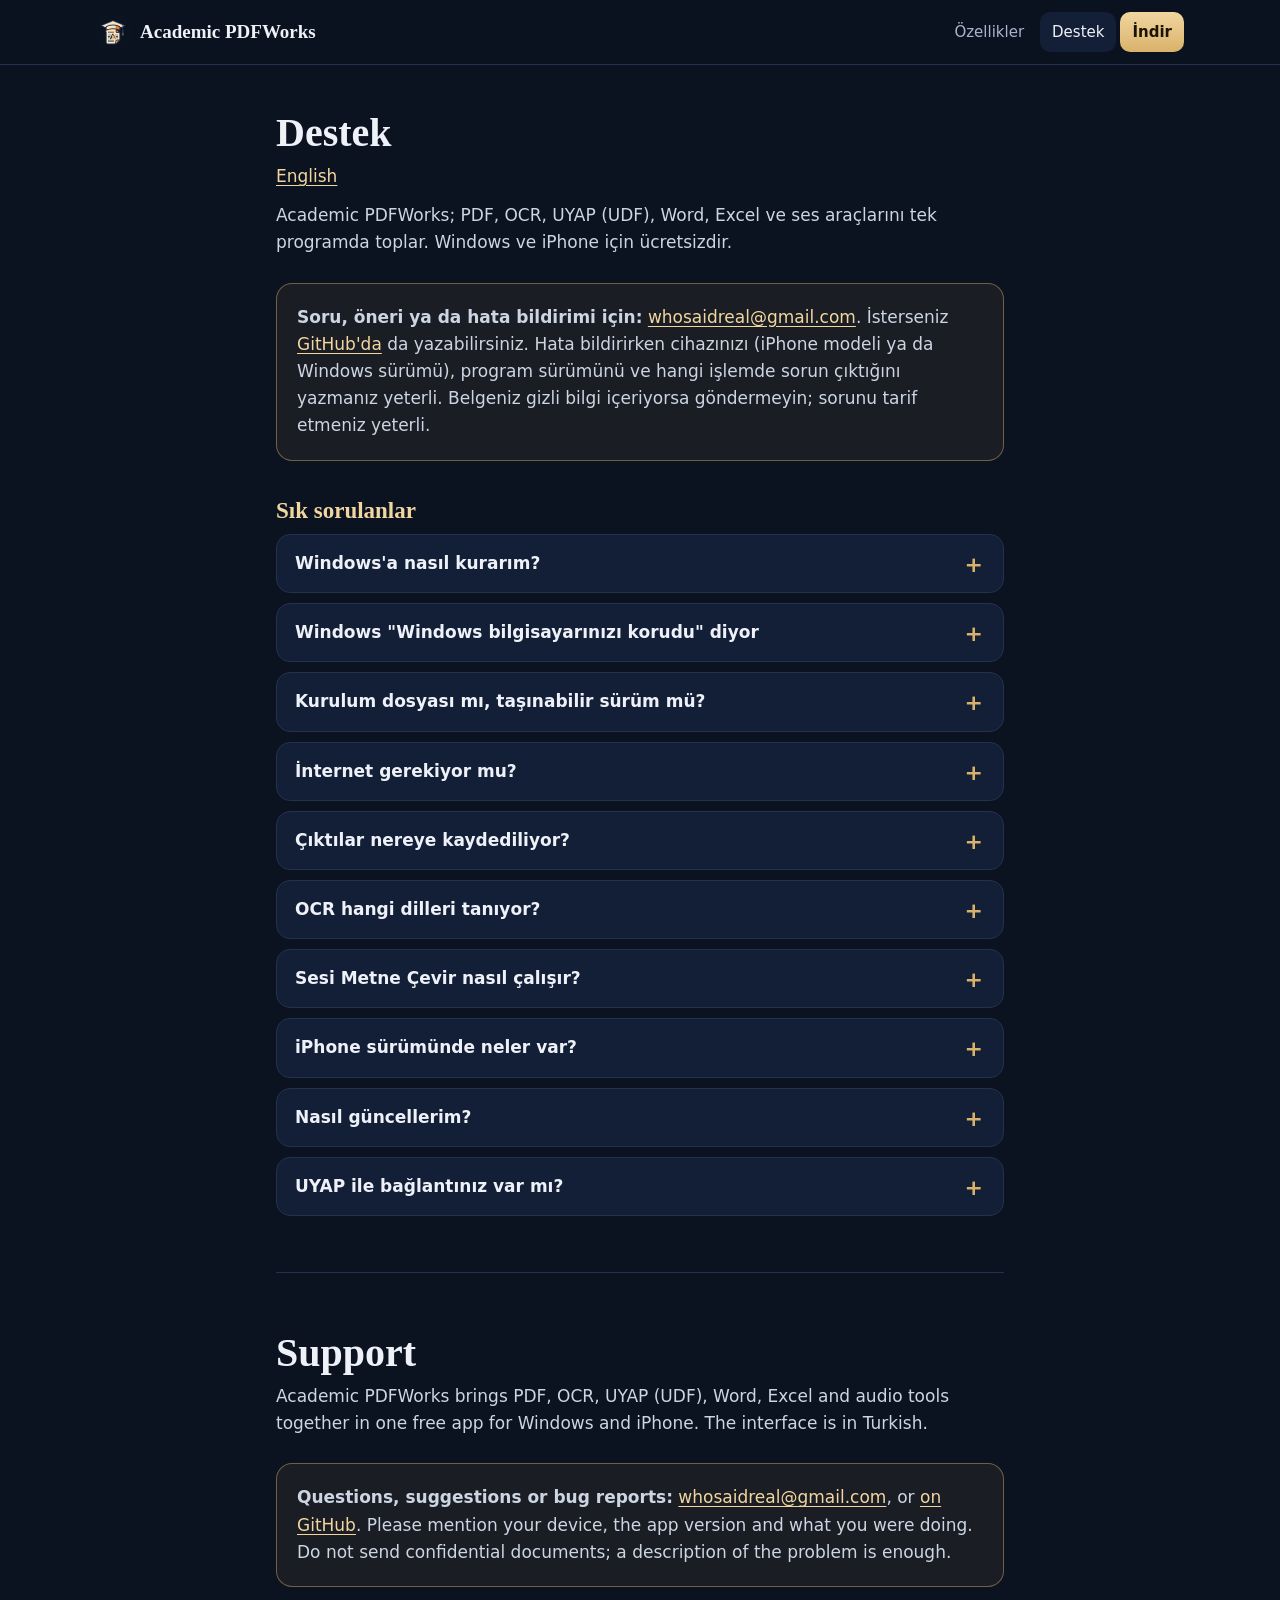
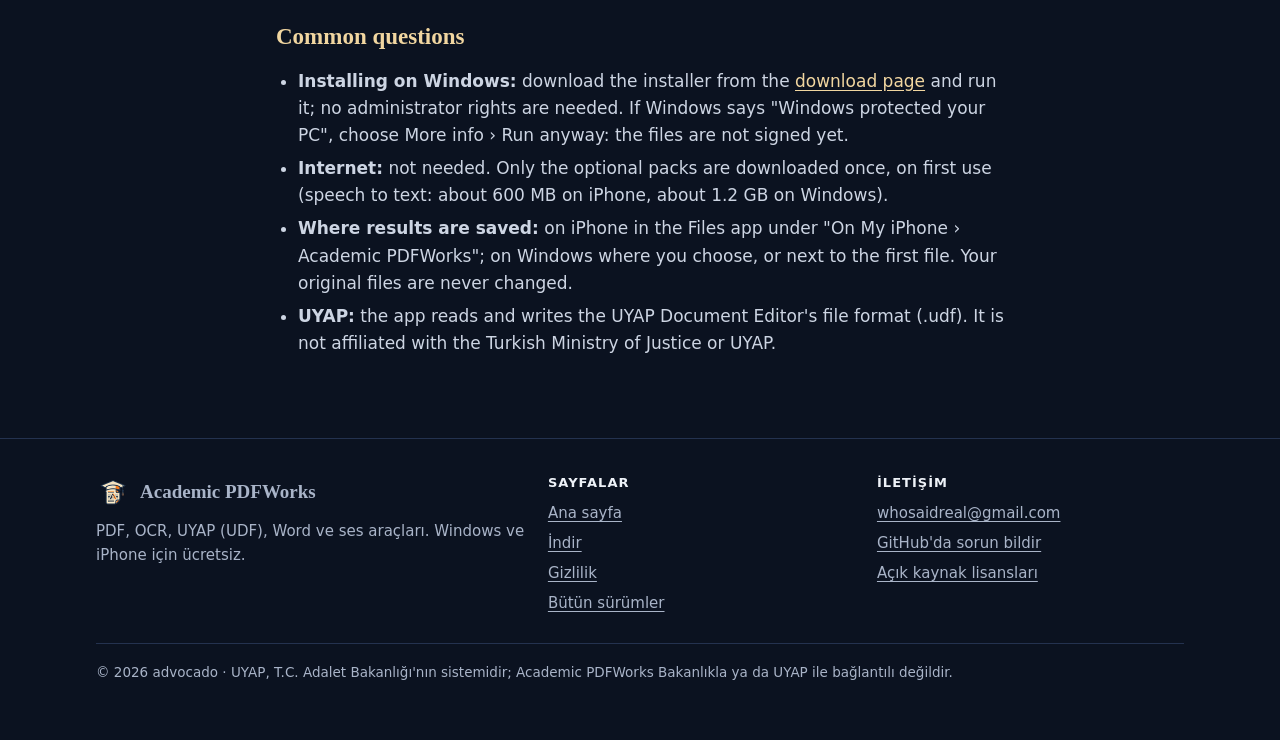
==== destek.html @ 06206444 "Tanıtım sitesi: ana sayfa, indirme sayfası, destek; ekran görüntüleri ve README" ====
<!doctype html>
<html lang="tr">
<head>
<meta charset="utf-8">
<meta name="viewport" content="width=device-width, initial-scale=1">
<title>Destek · Academic PDFWorks</title>
<meta name="description" content="Academic PDFWorks için sık sorulanlar ve iletişim.">
<meta name="theme-color" content="#0b1220">
<link rel="icon" href="img/simge-32.png" sizes="32x32">
<link rel="icon" href="img/simge-64.png" sizes="64x64">
<link rel="apple-touch-icon" href="img/simge-180.png">
<link rel="stylesheet" href="stil.css">
</head>
<body>
<header class="ust">
  <div class="kap">
    <a class="marka" href="./"><img src="img/simge-64.png" alt="" width="34" height="34"><span>Academic PDFWorks</span></a>
    <nav aria-label="Ana menü">
      <a class="genis" href="./#ozellikler">Özellikler</a>
      <a href="destek.html" aria-current="page">Destek</a>
      <a class="indir-kisa" href="indir.html">İndir</a>
    </nav>
  </div>
</header>

<main class="kap yazi-sayfasi">
  <h1>Destek</h1>
  <p class="soluk"><a href="#en">English</a></p>
  <p>Academic PDFWorks; PDF, OCR, UYAP (UDF), Word, Excel ve ses araçlarını tek programda toplar. Windows ve iPhone için
    ücretsizdir.</p>

  <div class="iletisim" id="iletisim">
    <p><b>Soru, öneri ya da hata bildirimi için:</b> <a href="mailto:whosaidreal@gmail.com">whosaidreal@gmail.com</a>.
      İsterseniz <a href="https://github.com/whosaidreal/academic-pdfworks/issues">GitHub'da</a> da yazabilirsiniz.
      Hata bildirirken cihazınızı (iPhone modeli ya da Windows sürümü), program sürümünü ve hangi işlemde sorun
      çıktığını yazmanız yeterli. Belgeniz gizli bilgi içeriyorsa göndermeyin; sorunu tarif etmeniz yeterli.</p>
  </div>

  <h2>Sık sorulanlar</h2>

  <details>
    <summary>Windows'a nasıl kurarım?</summary>
    <p><a href="indir.html">İndirme sayfasından</a> kurulum dosyasını indirip çift tıklayın. Yönetici izni gerekmez;
      program Başlat menüsüne ve isterseniz masaüstüne eklenir.</p>
  </details>
  <details>
    <summary>Windows "Windows bilgisayarınızı korudu" diyor</summary>
    <p>Dosyalar henüz dijital imzalı olmadığı için Windows tanımadığı programlarda bu uyarıyı gösterir. Önce
      <b>Ek bilgi</b>'ye, sonra <b>Yine de çalıştır</b>'a tıklayın. Her sürümün SHA-256 özeti
      <a href="https://github.com/whosaidreal/academic-pdfworks/releases">sürüm notunda</a> yazar. Microsoft Store sürümü
      bu uyarıyı göstermez.</p>
  </details>
  <details>
    <summary>Kurulum dosyası mı, taşınabilir sürüm mü?</summary>
    <p>Çoğu kişi için kurulum dosyası: program Başlat menüsünde durur, Ayarlar › Uygulamalar'dan kaldırılır. Taşınabilir
      sürüm kurulmadan, tek dosya olarak çalışır; örneğin USB bellekte taşınabilir. Kaldırmak için dosyayı silmeniz
      yeterli.</p>
  </details>
  <details>
    <summary>İnternet gerekiyor mu?</summary>
    <p>Hayır. Yalnız isteğe bağlı paketler ilk kullanımda bir kez indirilir: iPhone'da "Sesi Metne Çevir"in modelleri
      (yaklaşık 600 MB); Windows'ta "Sesi Metne Çevir" ve "Ses ve Video" paketi (yaklaşık 1,2 GB) ve "Fotoğrafları
      düzelt" paketi (yaklaşık 78 MB). Sonra onlar da internetsiz çalışır.</p>
  </details>
  <details>
    <summary>Çıktılar nereye kaydediliyor?</summary>
    <p>iPhone'da Dosyalar uygulamasında "iPhone'umda › Academic PDFWorks" klasörüne. Windows'ta sayfadaki kayıt yerine;
      boş bırakırsanız ilk dosyanın yanına. Asıl dosyalarınıza dokunulmaz.</p>
  </details>
  <details>
    <summary>OCR hangi dilleri tanıyor?</summary>
    <p>Türkçe ve İngilizce. "Belge dili" Otomatik'te kalırsa program dili kendisi seçer.</p>
  </details>
  <details>
    <summary>Sesi Metne Çevir nasıl çalışır?</summary>
    <p>Ses kayıtlarını ve WhatsApp sesli mesajlarını bilgisayarınızda ya da telefonunuzda yazıya döker; konuşmacıları
      "Konuşmacı 1, 2…" diye ayırır. Windows'ta NVIDIA ekran kartı varsa çok daha hızlıdır. Uzun kayıtlar biraz zaman
      alabilir.</p>
  </details>
  <details>
    <summary>iPhone sürümünde neler var?</summary>
    <p>Sıkıştırma, dönüştürme, OCR, sesi metne çevirme, ses ve video sıkıştırma, birleştirme, bölme, şifre kaldırma ve PDF
      bilgi. PDF'ten Word'e ve
      UDF'e çevirme, Excel ve fotoğraf düzeltme şimdilik yalnız Windows'ta; sonraki sürümlerde iPhone'a da gelecek.</p>
  </details>
  <details>
    <summary>Nasıl güncellerim?</summary>
    <p>Yeni sürüm çıkınca <a href="indir.html">indirme sayfasından</a> indirip kurmanız yeterli; ayarlarınız korunur.
      Microsoft Store ve App Store sürümleri kendiliğinden güncellenir.</p>
  </details>
  <details>
    <summary>UYAP ile bağlantınız var mı?</summary>
    <p>Hayır. Program UYAP Doküman Editörü'nün dosya biçimini (.udf) okuyup yazabilir; T.C. Adalet Bakanlığı ya da UYAP
      ile bir bağlantısı yoktur.</p>
  </details>

  <hr>

  <section id="en" lang="en">
    <h1>Support</h1>
    <p>Academic PDFWorks brings PDF, OCR, UYAP (UDF), Word, Excel and audio tools together in one free app for Windows and
      iPhone. The interface is in Turkish.</p>
    <div class="iletisim">
      <p><b>Questions, suggestions or bug reports:</b> <a href="mailto:whosaidreal@gmail.com">whosaidreal@gmail.com</a>, or
        <a href="https://github.com/whosaidreal/academic-pdfworks/issues">on GitHub</a>. Please mention your device, the app
        version and what you were doing. Do not send confidential documents; a description of the problem is enough.</p>
    </div>
    <h2>Common questions</h2>
    <ul>
      <li><b>Installing on Windows:</b> download the installer from the <a href="indir.html">download page</a> and run it;
        no administrator rights are needed. If Windows says "Windows protected your PC", choose More info › Run anyway:
        the files are not signed yet.</li>
      <li><b>Internet:</b> not needed. Only the optional packs are downloaded once, on first use (speech to text: about
        600 MB on iPhone, about 1.2 GB on Windows).</li>
      <li><b>Where results are saved:</b> on iPhone in the Files app under "On My iPhone › Academic PDFWorks"; on Windows
        where you choose, or next to the first file. Your original files are never changed.</li>
      <li><b>UYAP:</b> the app reads and writes the UYAP Document Editor's file format (.udf). It is not affiliated with
        the Turkish Ministry of Justice or UYAP.</li>
    </ul>
  </section>
</main>

<footer class="alt-bilgi">
  <div class="kap">
    <div>
      <a class="marka" href="./"><img src="img/simge-64.png" alt="" width="34" height="34"><span>Academic PDFWorks</span></a>
      <p class="tanim">PDF, OCR, UYAP (UDF), Word ve ses araçları. Windows ve iPhone için ücretsiz.</p>
    </div>
    <div>
      <h3>Sayfalar</h3>
      <ul>
        <li><a href="./">Ana sayfa</a></li>
        <li><a href="indir.html">İndir</a></li>
        <li><a href="gizlilik.html">Gizlilik</a></li>
        <li><a href="https://github.com/whosaidreal/academic-pdfworks/releases">Bütün sürümler</a></li>
      </ul>
    </div>
    <div>
      <h3>İletişim</h3>
      <ul>
        <li><a href="mailto:whosaidreal@gmail.com">whosaidreal@gmail.com</a></li>
        <li><a href="https://github.com/whosaidreal/academic-pdfworks/issues">GitHub'da sorun bildir</a></li>
        <li><a href="https://github.com/whosaidreal/academic-pdfworks/blob/main/THIRD_PARTY_NOTICES.txt">Açık kaynak lisansları</a></li>
      </ul>
    </div>
    <p class="yasal">© 2026 advocado · UYAP, T.C. Adalet Bakanlığı'nın sistemidir; Academic PDFWorks Bakanlıkla ya da UYAP
      ile bağlantılı değildir.</p>
  </div>
</footer>
</body>
</html>
---- stil.css ----
/* Academic PDFWorks tanıtım sitesi: bütün sayfaların ortak stili. Renkler uygulamanın Modern temasından. */
:root {
  --zemin: #0b1220;
  --zemin-2: #0f1a31;
  --kart: #131e37;
  --kenar: #24324f;
  --yazi: #eef2f8;
  --soluk: #a9b4c8;
  --altin: #d9b26a;
  --altin-acik: #f1d6a0;
  --mavi: #5b9bff;
  --yesil: #34c27a;
  --baslik: Georgia, "Iowan Old Style", "Palatino Linotype", Palatino, "Book Antiqua", serif;
  --govde: system-ui, -apple-system, "Segoe UI", Roboto, "Helvetica Neue", Arial, sans-serif;
  color-scheme: dark;
}
* { box-sizing: border-box; }
html { scroll-behavior: smooth; }
@media (prefers-reduced-motion: reduce) { html { scroll-behavior: auto; } }
body { margin: 0; background: var(--zemin); color: var(--yazi); font: 17px/1.6 var(--govde);
       -webkit-text-size-adjust: 100%; }
img { max-width: 100%; height: auto; display: block; }
a { color: var(--altin-acik); text-underline-offset: 3px; }
a:hover { color: #fff; }
:focus-visible { outline: 2px solid var(--altin); outline-offset: 3px; border-radius: 6px; }
h1, h2, h3 { font-family: var(--baslik); font-weight: 700; line-height: 1.2; margin: 0; }
p { margin: 0 0 12px; }
.kap { max-width: 1120px; margin: 0 auto; padding: 0 16px; }
.soluk { color: var(--soluk); }
.kucuk { font-size: 15px; }

/* üst çubuk */
.ust { border-bottom: 1px solid var(--kenar); background: rgba(11, 18, 32, 0.92); position: sticky; top: 0; z-index: 10;
       -webkit-backdrop-filter: blur(10px); backdrop-filter: blur(10px); }
.ust .kap { display: flex; align-items: center; justify-content: space-between; gap: 12px; height: 64px; }
.marka { display: flex; align-items: center; gap: 10px; color: var(--yazi); text-decoration: none; font-family: var(--baslik);
         font-weight: 700; font-size: 19px; white-space: nowrap; }
.marka img { width: 34px; height: 34px; border-radius: 9px; }
.ust nav { display: flex; align-items: center; gap: 4px; }
.ust nav a { color: var(--soluk); text-decoration: none; font-size: 15px; padding: 8px 12px; border-radius: 10px; }
.ust nav a:hover, .ust nav a[aria-current] { color: var(--yazi); background: var(--kart); }
.ust nav a.indir-kisa { color: #1b1404; background: linear-gradient(180deg, var(--altin-acik), var(--altin)); font-weight: 600; }
@media (max-width: 560px) { .ust nav .genis { display: none; } .marka { font-size: 17px; } .ust nav a { padding: 8px 10px; } }
@media (max-width: 420px) { .ust nav a:not(.indir-kisa) { display: none; } }

/* düğmeler */
.dugme { display: inline-flex; align-items: center; justify-content: center; gap: 10px; padding: 14px 24px;
         border-radius: 14px; font-weight: 650; font-size: 17px; text-decoration: none; line-height: 1.2;
         color: #1b1404; background: linear-gradient(180deg, var(--altin-acik), var(--altin));
         box-shadow: 0 8px 24px rgba(217, 178, 106, 0.25); }
.dugme:hover { color: #1b1404; filter: brightness(1.06); }
.dugme.ikincil { color: var(--yazi); background: transparent; border: 1px solid var(--kenar); box-shadow: none; }
.dugme.ikincil:hover { background: var(--kart); color: #fff; }
.dugme svg { width: 20px; height: 20px; flex: none; }

/* giriş */
.giris { padding: 64px 0 40px; background: radial-gradient(1200px 500px at 85% 0%, rgba(55, 92, 180, 0.28), transparent 60%); }
.giris .kap { display: grid; grid-template-columns: 1fr; gap: 40px; align-items: center; }
@media (min-width: 940px) { .giris .kap { grid-template-columns: 0.9fr 1.1fr; } }
.etiket { display: inline-block; font-size: 15px; letter-spacing: 0.02em; color: var(--altin); font-weight: 700;
          margin-bottom: 14px; }
.giris h1 { font-size: clamp(34px, 5vw, 52px); margin-bottom: 18px; }
.giris h1 em { font-style: normal; color: var(--altin-acik); }
.giris p.alt { font-size: 19px; color: #c9d2e1; max-width: 34em; margin-bottom: 26px; }
.dugmeler { display: flex; flex-wrap: wrap; gap: 12px; }
.guven { display: flex; flex-wrap: wrap; gap: 8px 18px; margin-top: 22px; font-size: 15px; color: var(--soluk); padding: 0;
         list-style: none; }
.guven li::before { content: "✓"; color: var(--yesil); font-weight: 700; margin-right: 7px; }
.vitrin { position: relative; padding-bottom: 36px; }
.vitrin .pc { border-radius: 14px; border: 1px solid var(--kenar); box-shadow: 0 30px 70px rgba(0, 0, 0, 0.55); }
.vitrin .telefon { position: absolute; right: -6px; bottom: 0; width: 25%; min-width: 108px; border-radius: 22px;
                   border: 5px solid #1d2638; box-shadow: 0 24px 50px rgba(0, 0, 0, 0.6); background: #000; }

/* bölümler */
.bolum { padding: 64px 0; }
.bolum.koyu { background: var(--zemin-2); border-top: 1px solid var(--kenar); border-bottom: 1px solid var(--kenar); }
.bolum-baslik { text-align: center; max-width: 640px; margin: 0 auto 36px; }
.bolum-baslik h2 { font-size: clamp(28px, 3.6vw, 38px); margin-bottom: 10px; }
.bolum-baslik p { color: var(--soluk); margin: 0; }
.cizgi { width: 110px; height: 2px; margin: 14px auto 0; background: linear-gradient(90deg, transparent, var(--altin), transparent); }

.izgara { display: grid; grid-template-columns: repeat(auto-fit, minmax(290px, 1fr)); gap: 20px; }
.kart { background: var(--kart); border: 1px solid var(--kenar); border-radius: 18px; overflow: hidden; display: flex;
        flex-direction: column; }
.kart img { width: 100%; aspect-ratio: 720 / 740; object-fit: cover; object-position: top; border-bottom: 1px solid var(--kenar); }
@media (max-width: 600px) { .kart img { aspect-ratio: 720 / 500; } }
.kart .metin { padding: 18px 20px 20px; }
.kart h3 { font-size: 21px; margin-bottom: 6px; }
.kart p { color: var(--soluk); font-size: 16px; margin: 0; }
.dipnot { text-align: center; color: var(--soluk); font-size: 14px; margin: 22px auto 0; max-width: 46em; }

.temalar { display: grid; grid-template-columns: 1fr; gap: 28px; align-items: center; }
@media (min-width: 860px) { .temalar { grid-template-columns: 0.8fr 1.2fr; } }
.temalar figure { margin: 0; }
.temalar img { border-radius: 12px; border: 1px solid var(--kenar); box-shadow: 0 18px 40px rgba(0, 0, 0, 0.45); }
.yan-baslik { font-size: clamp(26px, 3.4vw, 34px); margin-bottom: 12px; }

.ilkeler { display: grid; grid-template-columns: repeat(auto-fit, minmax(240px, 1fr)); gap: 20px; }
.ilke { padding: 22px; border-radius: 16px; border: 1px solid var(--kenar); background: var(--kart); }
.ilke svg { width: 30px; height: 30px; color: var(--altin); margin-bottom: 10px; }
.ilke h3 { font-size: 19px; margin-bottom: 6px; }
.ilke p { color: var(--soluk); font-size: 16px; margin: 0; }

.cagri { text-align: center; padding: 56px 16px; }
.cagri h2 { font-size: clamp(26px, 3.4vw, 34px); margin-bottom: 10px; }
.cagri p { color: var(--soluk); margin-bottom: 22px; }

/* indirme sayfası */
.indir-ust { text-align: center; padding: 56px 0 28px; background: radial-gradient(900px 420px at 50% 0%, rgba(55, 92, 180, 0.3), transparent 65%); }
.indir-ust img { width: 88px; height: 88px; border-radius: 22px; margin: 0 auto 18px; box-shadow: 0 16px 40px rgba(0, 0, 0, 0.5); }
.indir-ust h1 { font-size: clamp(30px, 4.4vw, 44px); margin-bottom: 10px; }
.indir-ust p { color: var(--soluk); margin: 0; }
.platform-bolumu { padding-top: 28px; }
.platformlar { display: grid; grid-template-columns: 1fr; gap: 20px; max-width: 900px; margin: 0 auto; }
@media (min-width: 780px) { .platformlar { grid-template-columns: 1.15fr 0.85fr; } }
.platform { position: relative; background: var(--kart); border: 1px solid var(--kenar); border-radius: 22px; padding: 26px; }
.platform .bas { display: flex; align-items: center; gap: 14px; margin-bottom: 20px; }
.platform .bas svg { width: 42px; height: 42px; color: var(--altin-acik); flex: none; }
.platform h2 { font-size: 26px; }
.platform .bas p { margin: 2px 0 0; font-size: 15px; color: var(--soluk); }
.platform .dugme { width: 100%; padding: 16px 20px; flex-direction: column; gap: 2px; }
.platform .dugme .ust-satir { display: inline-flex; align-items: center; gap: 10px; font-size: 19px; }
.platform .dugme small { font-weight: 500; font-size: 14px; opacity: 0.8; }
.secenekler { list-style: none; padding: 0; margin: 18px 0 0; border-top: 1px solid var(--kenar); }
.secenekler li { display: flex; justify-content: space-between; align-items: center; gap: 12px; padding: 13px 2px;
                 border-bottom: 1px solid var(--kenar); font-size: 15px; }
.secenekler li:last-child { border-bottom: 0; padding-bottom: 0; }
.secenekler .ad { color: var(--yazi); }
.secenekler a { white-space: nowrap; }
.secenekler .ad small { display: block; color: var(--soluk); font-size: 13.5px; }
.yakinda { display: inline-block; font-size: 12.5px; font-weight: 700; letter-spacing: 0.04em; color: var(--altin);
           border: 1px solid rgba(217, 178, 106, 0.45); border-radius: 999px; padding: 3px 10px; white-space: nowrap; }
.kapali { width: 100%; text-align: center; padding: 16px 20px; border-radius: 14px; border: 1px dashed var(--kenar);
          color: var(--soluk); font-weight: 600; }
.sizin { display: none; position: absolute; top: -12px; right: 20px; font-size: 12.5px; font-weight: 700;
         color: #062b17; background: var(--yesil); border-radius: 999px; padding: 4px 12px; }
html[data-cihaz="windows"] .platform.windows .sizin, html[data-cihaz="iphone"] .platform.iphone .sizin { display: inline-block; }
html[data-cihaz="windows"] .platform.windows, html[data-cihaz="iphone"] .platform.iphone { border-color: rgba(217, 178, 106, 0.6); }
html[data-cihaz="iphone"] .platform.iphone { order: -1; }
.baska-cihaz { display: none; text-align: center; color: var(--soluk); font-size: 15px; margin: 18px auto 0; }
html[data-cihaz="diger"] .baska-cihaz { display: block; }

.adimlar { display: grid; grid-template-columns: 1fr; gap: 20px; counter-reset: adim; }
@media (min-width: 860px) { .adimlar { grid-template-columns: repeat(3, 1fr); } }
.adim { background: var(--kart); border: 1px solid var(--kenar); border-radius: 18px; padding: 22px; }
.adim .no { width: 34px; height: 34px; border-radius: 50%; display: grid; place-items: center; font-weight: 700;
            color: #1b1404; background: var(--altin); margin-bottom: 12px; }
.adim h3 { font-size: 20px; margin-bottom: 6px; }
.adim p { color: var(--soluk); font-size: 16px; margin: 0; }
.adim b { color: var(--yazi); }
/* Windows uyarısının sade çizimi (gerçek pencerenin kopyası değil) */
.uyari-cizim { margin-top: 16px; border-radius: 10px; background: #1f5fa8; color: #fff; padding: 14px 14px 12px; font-size: 13.5px;
               line-height: 1.4; box-shadow: 0 10px 26px rgba(0, 0, 0, 0.35); }
.uyari-cizim .b { font-size: 15.5px; font-weight: 600; margin-bottom: 6px; }
.uyari-cizim .link { text-decoration: underline; display: inline-block; margin-top: 6px; }
.uyari-cizim .dugmeler { justify-content: flex-end; margin-top: 12px; gap: 8px; }
.uyari-cizim .d { border: 1px solid rgba(255, 255, 255, 0.7); padding: 4px 12px; border-radius: 4px; font-size: 13px; }
.uyari-cizim .isaret { outline: 2px solid var(--altin-acik); outline-offset: 2px; border-radius: 3px; }
.uyari-cizim .dugmeler { align-items: center; }
.uyari-cizim .sira { display: inline-grid; place-items: center; width: 20px; height: 20px; border-radius: 50%;
                     background: var(--altin); color: #1b1404; font-size: 12px; font-weight: 700; margin-right: 6px;
                     vertical-align: middle; }
.notlar { max-width: 900px; margin: 0 auto; display: grid; gap: 12px; }
.not { display: flex; gap: 12px; align-items: flex-start; border: 1px solid var(--kenar); background: var(--kart);
       border-radius: 14px; padding: 14px 16px; font-size: 15.5px; color: var(--soluk); }
.not svg { width: 22px; height: 22px; flex: none; color: var(--altin); margin-top: 2px; }
.not b { color: var(--yazi); }

/* metin sayfaları (destek, gizlilik) */
.yazi-sayfasi { max-width: 760px; padding-top: 44px; padding-bottom: 64px; }
.yazi-sayfasi h1 { font-size: clamp(30px, 4vw, 40px); margin-bottom: 6px; }
.yazi-sayfasi h2 { font-size: 23px; margin: 36px 0 10px; color: var(--altin-acik); }
.yazi-sayfasi p, .yazi-sayfasi li { color: #cdd5e3; }
.yazi-sayfasi ul, .yazi-sayfasi ol { padding-left: 22px; }
.yazi-sayfasi li { margin-bottom: 6px; }
.yazi-sayfasi hr { border: 0; border-top: 1px solid var(--kenar); margin: 56px 0; }
details { border: 1px solid var(--kenar); border-radius: 14px; background: var(--kart); padding: 0 18px; margin: 10px 0; }
details summary { cursor: pointer; padding: 15px 0; font-weight: 600; color: var(--yazi); list-style: none; position: relative;
                  padding-right: 28px; }
details summary::-webkit-details-marker { display: none; }
details summary::after { content: "+"; position: absolute; right: 2px; top: 12px; font-size: 22px; color: var(--altin); }
details[open] summary::after { content: "–"; }
details > :not(summary) { margin-top: 0; }
details > p:last-child, details > ul:last-child { padding-bottom: 14px; }
.iletisim { margin-top: 26px; padding: 20px; border-radius: 16px; border: 1px solid rgba(217, 178, 106, 0.45);
            background: rgba(217, 178, 106, 0.07); }
.iletisim p { margin: 0; }

/* alt bilgi */
.alt-bilgi { border-top: 1px solid var(--kenar); padding: 36px 0 44px; font-size: 15px; color: var(--soluk); }
.alt-bilgi .kap { display: grid; gap: 22px; grid-template-columns: 1fr; }
@media (min-width: 760px) { .alt-bilgi .kap { grid-template-columns: 1.4fr 1fr 1fr; } }
.alt-bilgi h3 { font-family: var(--govde); font-size: 13px; letter-spacing: 0.08em; text-transform: uppercase; color: var(--yazi);
                margin-bottom: 10px; }
.alt-bilgi ul { list-style: none; padding: 0; margin: 0; }
.alt-bilgi li { margin-bottom: 6px; }
.alt-bilgi a { color: var(--soluk); }
.alt-bilgi a:hover { color: var(--yazi); }
.alt-bilgi .tanim { margin-top: 10px; }
.alt-bilgi .yasal { grid-column: 1 / -1; border-top: 1px solid var(--kenar); padding-top: 18px; font-size: 13.5px; }
.ingilizce { border-top: 1px solid var(--kenar); padding: 36px 0; color: var(--soluk); font-size: 15.5px; }
.ingilizce h2 { font-size: 22px; color: var(--yazi); margin-bottom: 8px; }
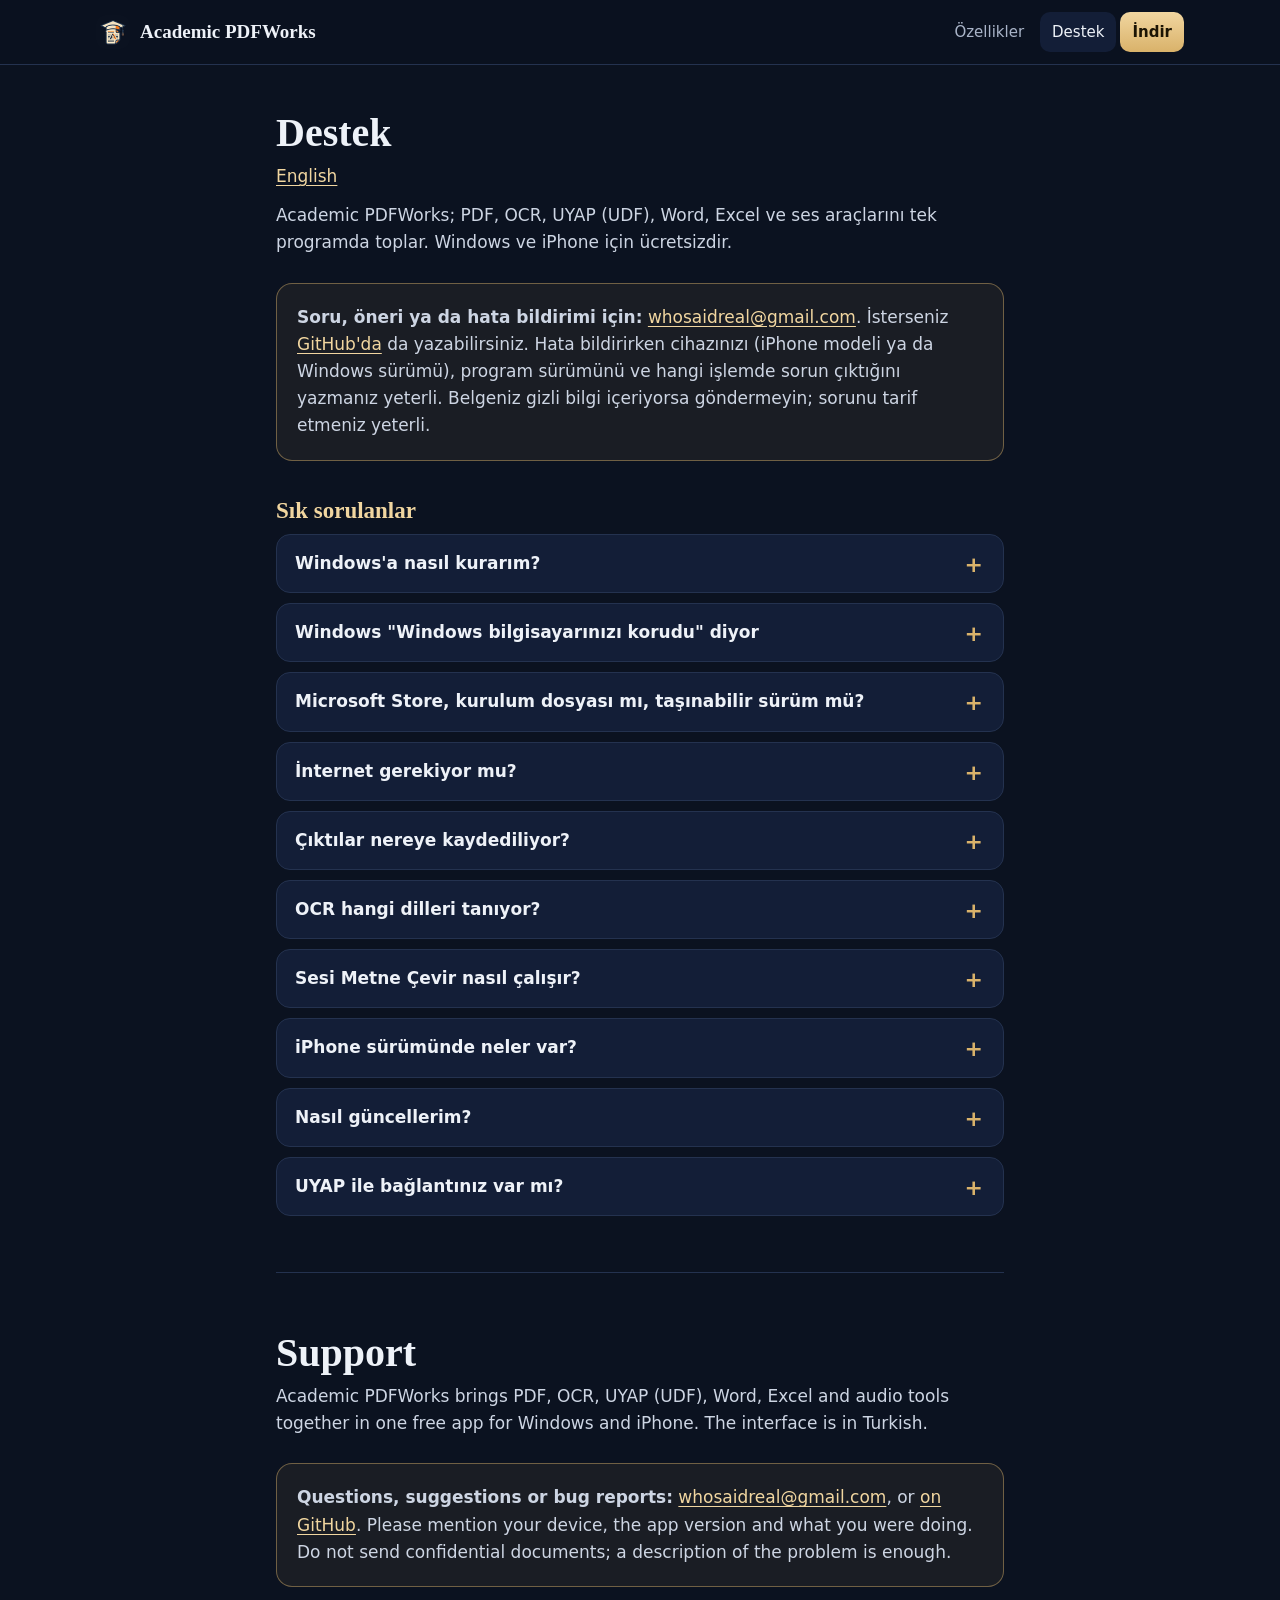
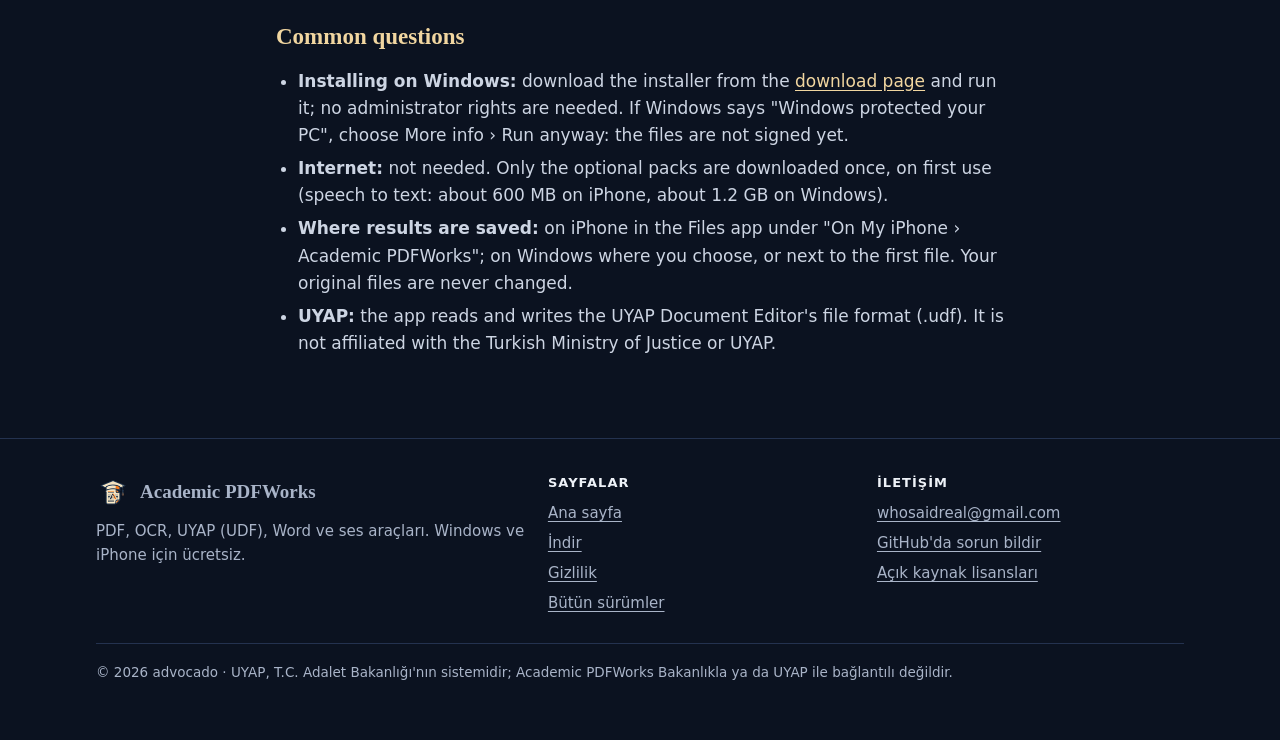
==== commit 09f90f26: "Microsoft Store bağlantıları ve tek kopya notu (3.34) İndirme sayfası, destek ve README'de Microsoft" ====
--- a/destek.html
+++ b/destek.html
@@ -47,14 +47,17 @@
     <summary>Windows "Windows bilgisayarınızı korudu" diyor</summary>
     <p>Dosyalar henüz dijital imzalı olmadığı için Windows tanımadığı programlarda bu uyarıyı gösterir. Önce
       <b>Ek bilgi</b>'ye, sonra <b>Yine de çalıştır</b>'a tıklayın. Her sürümün SHA-256 özeti
-      <a href="https://github.com/whosaidreal/academic-pdfworks/releases">sürüm notunda</a> yazar. Microsoft Store sürümü
-      bu uyarıyı göstermez.</p>
+      <a href="https://github.com/whosaidreal/academic-pdfworks/releases">sürüm notunda</a> yazar.
+      <a href="https://apps.microsoft.com/detail/9PJ38NG1TQ1H">Microsoft Store sürümü</a> bu uyarıyı göstermez.</p>
   </details>
   <details>
-    <summary>Kurulum dosyası mı, taşınabilir sürüm mü?</summary>
-    <p>Çoğu kişi için kurulum dosyası: program Başlat menüsünde durur, Ayarlar › Uygulamalar'dan kaldırılır. Taşınabilir
-      sürüm kurulmadan, tek dosya olarak çalışır; örneğin USB bellekte taşınabilir. Kaldırmak için dosyayı silmeniz
-      yeterli.</p>
+    <summary>Microsoft Store, kurulum dosyası mı, taşınabilir sürüm mü?</summary>
+    <p>Üçü de aynı program. <a href="https://apps.microsoft.com/detail/9PJ38NG1TQ1H">Microsoft Store sürümü</a>
+      kendiliğinden güncellenir ve uyarı göstermez. Kurulum dosyası Store kullanmayanlar için: program Başlat menüsünde
+      ve masaüstünde durur, Ayarlar › Uygulamalar'dan kaldırılır. Bilgisayarda tek bir Academic PDFWorks kalır: kurulum
+      dosyası Store sürümünü bulursa onun yerine geçmeyi önerir; ayarlarınız ve indirdiğiniz paketler korunur.
+      Taşınabilir sürüm kurulmadan, tek dosya olarak çalışır; örneğin USB bellekte taşınabilir. Kaldırmak için dosyayı
+      silmeniz yeterli.</p>
   </details>
   <details>
     <summary>İnternet gerekiyor mu?</summary>
--- a/stil.css
+++ b/stil.css
@@ -128,8 +128,6 @@
 .secenekler .ad { color: var(--yazi); }
 .secenekler a { white-space: nowrap; }
 .secenekler .ad small { display: block; color: var(--soluk); font-size: 13.5px; }
-.yakinda { display: inline-block; font-size: 12.5px; font-weight: 700; letter-spacing: 0.04em; color: var(--altin);
-           border: 1px solid rgba(217, 178, 106, 0.45); border-radius: 999px; padding: 3px 10px; white-space: nowrap; }
 .kapali { width: 100%; text-align: center; padding: 16px 20px; border-radius: 14px; border: 1px dashed var(--kenar);
           color: var(--soluk); font-weight: 600; }
 .sizin { display: none; position: absolute; top: -12px; right: 20px; font-size: 12.5px; font-weight: 700;
@@ -185,6 +183,10 @@
 .iletisim { margin-top: 26px; padding: 20px; border-radius: 16px; border: 1px solid rgba(217, 178, 106, 0.45);
             background: rgba(217, 178, 106, 0.07); }
 .iletisim p { margin: 0; }
+/* örnek dosyalar: indirme listesi metin sayfasında */
+.yazi-sayfasi .platform { margin: 24px 0; padding: 6px 22px 20px; }
+.yazi-sayfasi .secenekler { padding-left: 0; margin-top: 0; border-top: 0; }
+.yazi-sayfasi .secenekler li { margin-bottom: 0; }
 
 /* alt bilgi */
 .alt-bilgi { border-top: 1px solid var(--kenar); padding: 36px 0 44px; font-size: 15px; color: var(--soluk); }
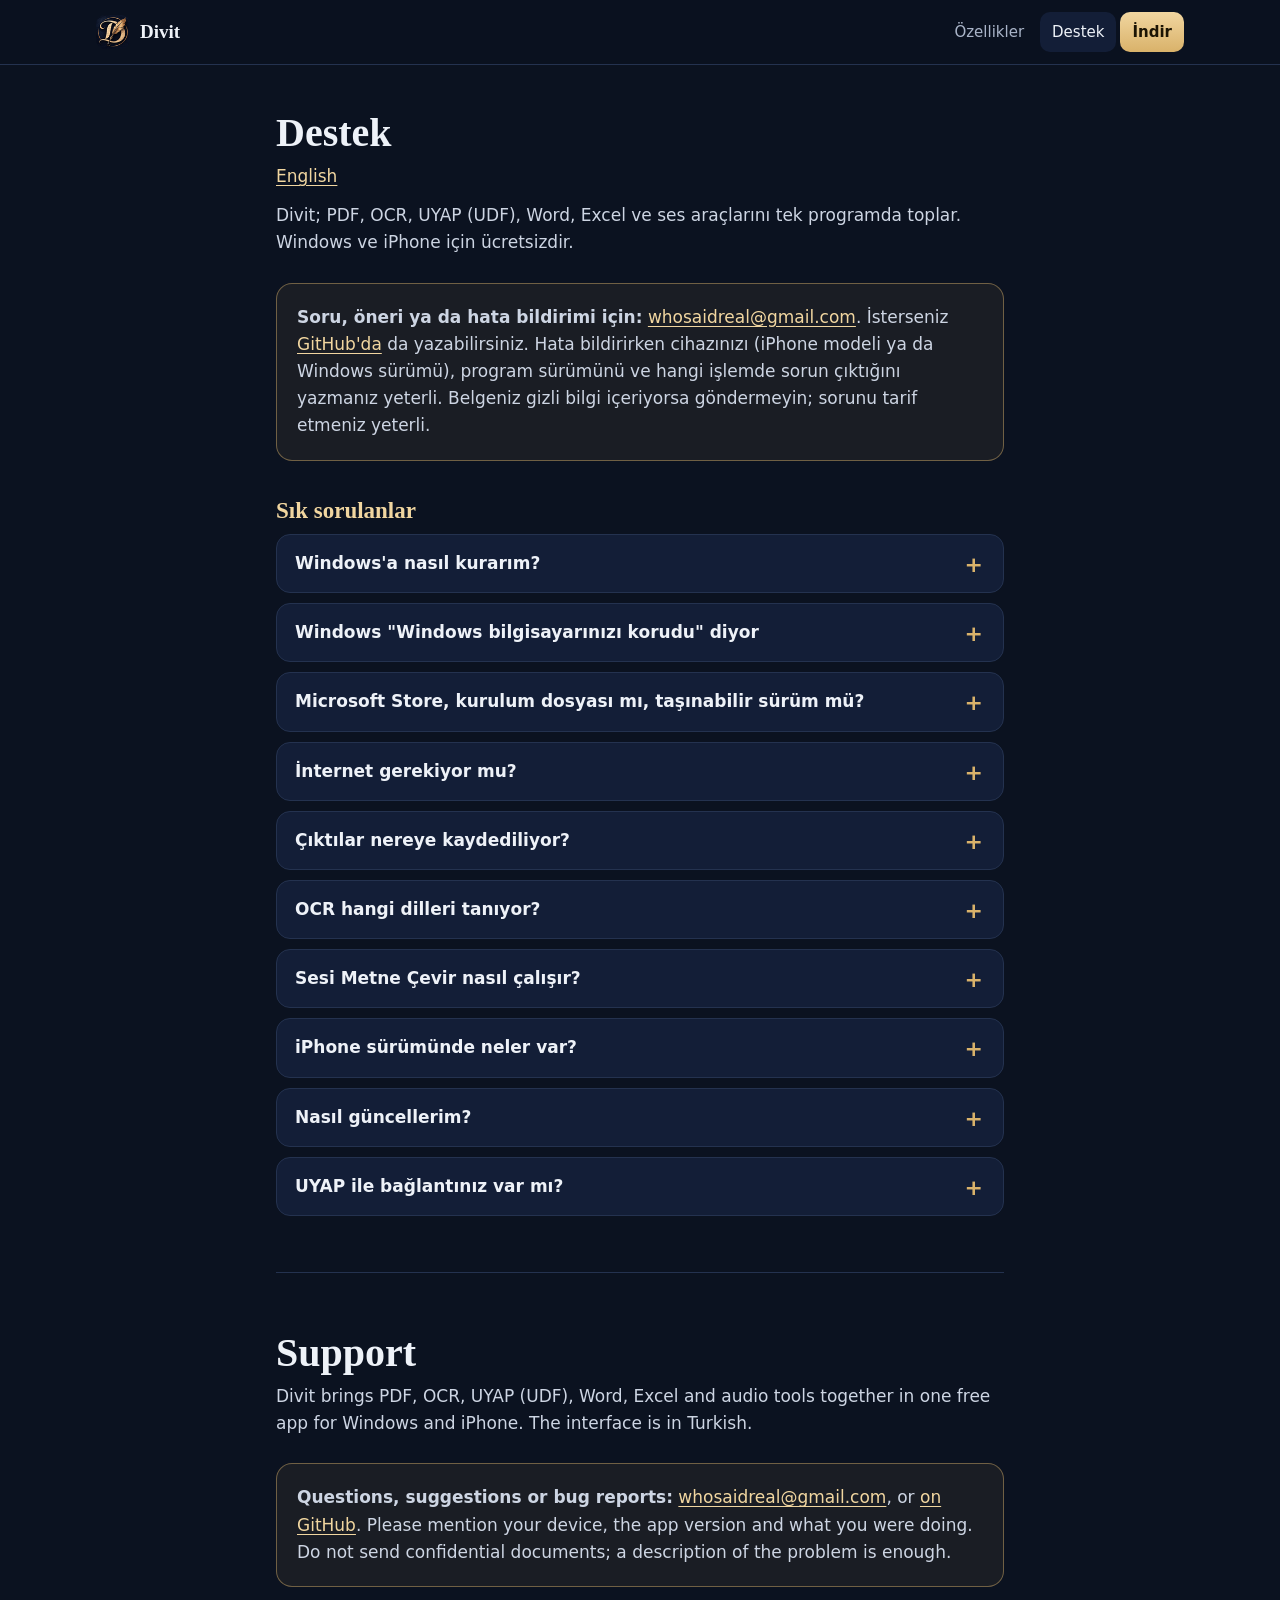
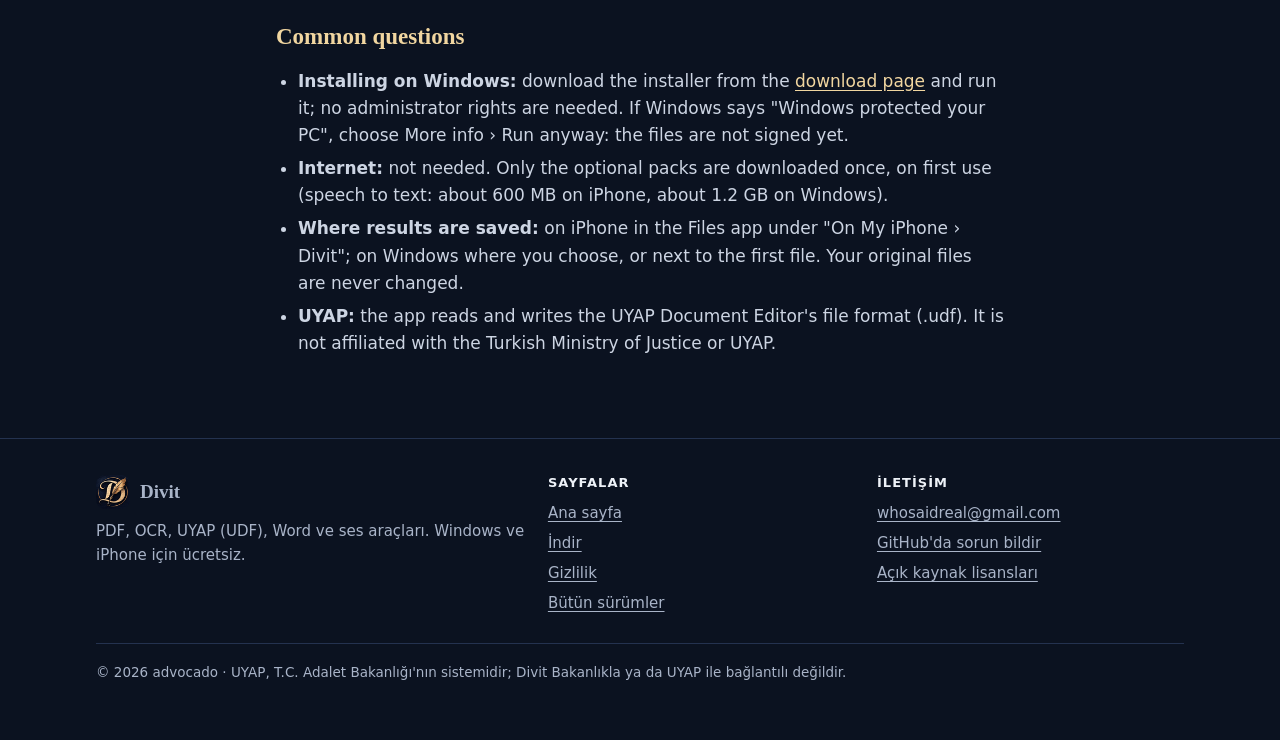
==== commit c83171f4: "Divit: yeni ad, simge, görseller, örnek dosyalar ve adresler (Academic PDFWorks'ün yeni adı)" ====
--- a/destek.html
+++ b/destek.html
@@ -3,8 +3,8 @@
 <head>
 <meta charset="utf-8">
 <meta name="viewport" content="width=device-width, initial-scale=1">
-<title>Destek · Academic PDFWorks</title>
-<meta name="description" content="Academic PDFWorks için sık sorulanlar ve iletişim.">
+<title>Destek · Divit</title>
+<meta name="description" content="Divit için sık sorulanlar ve iletişim.">
 <meta name="theme-color" content="#0b1220">
 <link rel="icon" href="img/simge-32.png" sizes="32x32">
 <link rel="icon" href="img/simge-64.png" sizes="64x64">
@@ -14,7 +14,7 @@
 <body>
 <header class="ust">
   <div class="kap">
-    <a class="marka" href="./"><img src="img/simge-64.png" alt="" width="34" height="34"><span>Academic PDFWorks</span></a>
+    <a class="marka" href="./"><img src="img/simge-64.png" alt="" width="34" height="34"><span>Divit</span></a>
     <nav aria-label="Ana menü">
       <a class="genis" href="./#ozellikler">Özellikler</a>
       <a href="destek.html" aria-current="page">Destek</a>
@@ -26,12 +26,12 @@
 <main class="kap yazi-sayfasi">
   <h1>Destek</h1>
   <p class="soluk"><a href="#en">English</a></p>
-  <p>Academic PDFWorks; PDF, OCR, UYAP (UDF), Word, Excel ve ses araçlarını tek programda toplar. Windows ve iPhone için
+  <p>Divit; PDF, OCR, UYAP (UDF), Word, Excel ve ses araçlarını tek programda toplar. Windows ve iPhone için
     ücretsizdir.</p>
 
   <div class="iletisim" id="iletisim">
     <p><b>Soru, öneri ya da hata bildirimi için:</b> <a href="mailto:whosaidreal@gmail.com">whosaidreal@gmail.com</a>.
-      İsterseniz <a href="https://github.com/whosaidreal/academic-pdfworks/issues">GitHub'da</a> da yazabilirsiniz.
+      İsterseniz <a href="https://github.com/whosaidreal/divit/issues">GitHub'da</a> da yazabilirsiniz.
       Hata bildirirken cihazınızı (iPhone modeli ya da Windows sürümü), program sürümünü ve hangi işlemde sorun
       çıktığını yazmanız yeterli. Belgeniz gizli bilgi içeriyorsa göndermeyin; sorunu tarif etmeniz yeterli.</p>
   </div>
@@ -47,14 +47,14 @@
     <summary>Windows "Windows bilgisayarınızı korudu" diyor</summary>
     <p>Dosyalar henüz dijital imzalı olmadığı için Windows tanımadığı programlarda bu uyarıyı gösterir. Önce
       <b>Ek bilgi</b>'ye, sonra <b>Yine de çalıştır</b>'a tıklayın. Her sürümün SHA-256 özeti
-      <a href="https://github.com/whosaidreal/academic-pdfworks/releases">sürüm notunda</a> yazar.
+      <a href="https://github.com/whosaidreal/divit/releases">sürüm notunda</a> yazar.
       <a href="https://apps.microsoft.com/detail/9PJ38NG1TQ1H">Microsoft Store sürümü</a> bu uyarıyı göstermez.</p>
   </details>
   <details>
     <summary>Microsoft Store, kurulum dosyası mı, taşınabilir sürüm mü?</summary>
     <p>Üçü de aynı program. <a href="https://apps.microsoft.com/detail/9PJ38NG1TQ1H">Microsoft Store sürümü</a>
       kendiliğinden güncellenir ve uyarı göstermez. Kurulum dosyası Store kullanmayanlar için: program Başlat menüsünde
-      ve masaüstünde durur, Ayarlar › Uygulamalar'dan kaldırılır. Bilgisayarda tek bir Academic PDFWorks kalır: kurulum
+      ve masaüstünde durur, Ayarlar › Uygulamalar'dan kaldırılır. Bilgisayarda tek bir Divit kalır: kurulum
       dosyası Store sürümünü bulursa onun yerine geçmeyi önerir; ayarlarınız ve indirdiğiniz paketler korunur.
       Taşınabilir sürüm kurulmadan, tek dosya olarak çalışır; örneğin USB bellekte taşınabilir. Kaldırmak için dosyayı
       silmeniz yeterli.</p>
@@ -67,7 +67,7 @@
   </details>
   <details>
     <summary>Çıktılar nereye kaydediliyor?</summary>
-    <p>iPhone'da Dosyalar uygulamasında "iPhone'umda › Academic PDFWorks" klasörüne. Windows'ta sayfadaki kayıt yerine;
+    <p>iPhone'da Dosyalar uygulamasında "iPhone'umda › Divit" klasörüne. Windows'ta sayfadaki kayıt yerine;
       boş bırakırsanız ilk dosyanın yanına. Asıl dosyalarınıza dokunulmaz.</p>
   </details>
   <details>
@@ -101,11 +101,11 @@
 
   <section id="en" lang="en">
     <h1>Support</h1>
-    <p>Academic PDFWorks brings PDF, OCR, UYAP (UDF), Word, Excel and audio tools together in one free app for Windows and
+    <p>Divit brings PDF, OCR, UYAP (UDF), Word, Excel and audio tools together in one free app for Windows and
       iPhone. The interface is in Turkish.</p>
     <div class="iletisim">
       <p><b>Questions, suggestions or bug reports:</b> <a href="mailto:whosaidreal@gmail.com">whosaidreal@gmail.com</a>, or
-        <a href="https://github.com/whosaidreal/academic-pdfworks/issues">on GitHub</a>. Please mention your device, the app
+        <a href="https://github.com/whosaidreal/divit/issues">on GitHub</a>. Please mention your device, the app
         version and what you were doing. Do not send confidential documents; a description of the problem is enough.</p>
     </div>
     <h2>Common questions</h2>
@@ -115,7 +115,7 @@
         the files are not signed yet.</li>
       <li><b>Internet:</b> not needed. Only the optional packs are downloaded once, on first use (speech to text: about
         600 MB on iPhone, about 1.2 GB on Windows).</li>
-      <li><b>Where results are saved:</b> on iPhone in the Files app under "On My iPhone › Academic PDFWorks"; on Windows
+      <li><b>Where results are saved:</b> on iPhone in the Files app under "On My iPhone › Divit"; on Windows
         where you choose, or next to the first file. Your original files are never changed.</li>
       <li><b>UYAP:</b> the app reads and writes the UYAP Document Editor's file format (.udf). It is not affiliated with
         the Turkish Ministry of Justice or UYAP.</li>
@@ -126,7 +126,7 @@
 <footer class="alt-bilgi">
   <div class="kap">
     <div>
-      <a class="marka" href="./"><img src="img/simge-64.png" alt="" width="34" height="34"><span>Academic PDFWorks</span></a>
+      <a class="marka" href="./"><img src="img/simge-64.png" alt="" width="34" height="34"><span>Divit</span></a>
       <p class="tanim">PDF, OCR, UYAP (UDF), Word ve ses araçları. Windows ve iPhone için ücretsiz.</p>
     </div>
     <div>
@@ -135,18 +135,18 @@
         <li><a href="./">Ana sayfa</a></li>
         <li><a href="indir.html">İndir</a></li>
         <li><a href="gizlilik.html">Gizlilik</a></li>
-        <li><a href="https://github.com/whosaidreal/academic-pdfworks/releases">Bütün sürümler</a></li>
+        <li><a href="https://github.com/whosaidreal/divit/releases">Bütün sürümler</a></li>
       </ul>
     </div>
     <div>
       <h3>İletişim</h3>
       <ul>
         <li><a href="mailto:whosaidreal@gmail.com">whosaidreal@gmail.com</a></li>
-        <li><a href="https://github.com/whosaidreal/academic-pdfworks/issues">GitHub'da sorun bildir</a></li>
-        <li><a href="https://github.com/whosaidreal/academic-pdfworks/blob/main/THIRD_PARTY_NOTICES.txt">Açık kaynak lisansları</a></li>
+        <li><a href="https://github.com/whosaidreal/divit/issues">GitHub'da sorun bildir</a></li>
+        <li><a href="https://github.com/whosaidreal/divit/blob/main/THIRD_PARTY_NOTICES.txt">Açık kaynak lisansları</a></li>
       </ul>
     </div>
-    <p class="yasal">© 2026 advocado · UYAP, T.C. Adalet Bakanlığı'nın sistemidir; Academic PDFWorks Bakanlıkla ya da UYAP
+    <p class="yasal">© 2026 advocado · UYAP, T.C. Adalet Bakanlığı'nın sistemidir; Divit Bakanlıkla ya da UYAP
       ile bağlantılı değildir.</p>
   </div>
 </footer>
--- a/stil.css
+++ b/stil.css
@@ -1,4 +1,4 @@
-/* Academic PDFWorks tanıtım sitesi: bütün sayfaların ortak stili. Renkler uygulamanın Modern temasından. */
+/* Divit tanıtım sitesi: bütün sayfaların ortak stili. Renkler uygulamanın Modern temasından. */
 :root {
   --zemin: #0b1220;
   --zemin-2: #0f1a31;
